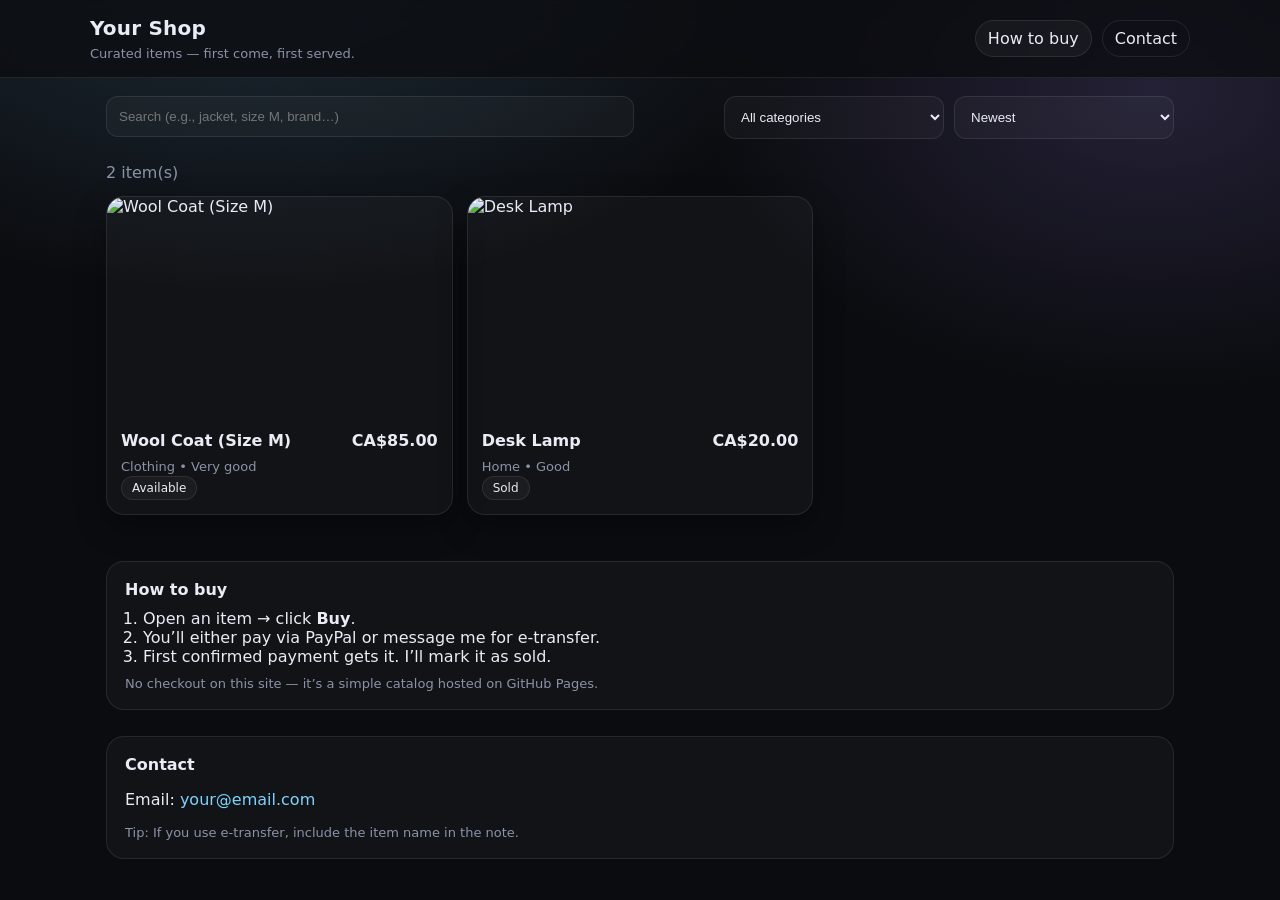
==== index.html @ 786f8b20 "Wrote a first version of my shop's website" ====
<!doctype html>
<html lang="en">
<head>
  <meta charset="utf-8" />
  <meta name="viewport" content="width=device-width, initial-scale=1" />
  <title>Your Shop</title>
  <meta name="description" content="A simple shop to sell my items." />
  <link rel="stylesheet" href="styles.css" />
</head>

<body>
  <header class="site-header">
    <div class="container header-inner">
      <div>
        <h1 class="brand">Your Shop</h1>
        <p class="tagline">Curated items — first come, first served.</p>
      </div>

      <div class="header-actions">
        <a class="pill" href="#how-to-buy">How to buy</a>
        <a class="pill pill-ghost" href="#contact">Contact</a>
      </div>
    </div>
  </header>

  <main class="container">
    <section class="controls" aria-label="Shop controls">
      <div class="search">
        <label class="sr-only" for="q">Search items</label>
        <input id="q" type="search" placeholder="Search (e.g., jacket, size M, brand…)" autocomplete="off" />
      </div>

      <div class="filters">
        <label class="sr-only" for="category">Category</label>
        <select id="category">
          <option value="all">All categories</option>
        </select>

        <label class="sr-only" for="sort">Sort</label>
        <select id="sort">
          <option value="newest">Newest</option>
          <option value="price-asc">Price: low → high</option>
          <option value="price-desc">Price: high → low</option>
        </select>
      </div>
    </section>

    <section>
      <div id="status" class="status" role="status" aria-live="polite"></div>
      <div id="grid" class="grid" aria-label="Items"></div>
    </section>

    <section id="how-to-buy" class="info-card">
      <h2>How to buy</h2>
      <ol>
        <li>Open an item → click <b>Buy</b>.</li>
        <li>You’ll either pay via PayPal or message me for e-transfer.</li>
        <li>First confirmed payment gets it. I’ll mark it as sold.</li>
      </ol>
      <p class="fineprint">
        No checkout on this site — it’s a simple catalog hosted on GitHub Pages.
      </p>
    </section>

    <section id="contact" class="info-card">
      <h2>Contact</h2>
      <p>
        Email:
        <a id="contactEmail" href="#">your@email.com</a>
      </p>
      <p class="fineprint">
        Tip: If you use e-transfer, include the item name in the note.
      </p>
    </section>
  </main>

  <!-- Modal -->
  <div id="modalBackdrop" class="modal-backdrop" hidden></div>
  <dialog id="modal" class="modal" aria-label="Item details">
    <button id="closeModal" class="icon-btn" aria-label="Close">✕</button>

    <div class="modal-body">
      <div class="modal-media">
        <img id="modalImg" alt="" />
        <div id="thumbs" class="thumbs" aria-label="More photos"></div>
      </div>

      <div class="modal-details">
        <div class="modal-top">
          <h3 id="modalTitle"></h3>
          <div class="price-row">
            <span id="modalPrice" class="price"></span>
            <span id="modalBadge" class="badge"></span>
          </div>
        </div>

        <p id="modalDesc" class="desc"></p>

        <dl class="meta">
          <div><dt>Category</dt><dd id="modalCategory"></dd></div>
          <div><dt>Condition</dt><dd id="modalCondition"></dd></div>
        </dl>

        <div class="cta">
          <a id="buyBtn" class="btn" target="_blank" rel="noreferrer">Buy</a>
          <a id="messageBtn" class="btn btn-ghost">Message</a>
        </div>

        <p class="fineprint">
          Shipping/pickup details are confirmed by message after payment.
        </p>
      </div>
    </div>
  </dialog>

  <script src="app.js"></script>
</body>
</html>
---- styles.css ----
:root{
  --bg:#0b0c10;
  --card:#12141b;
  --muted:#8b93a7;
  --text:#e9ecf5;
  --line:rgba(255,255,255,.09);
  --accent:#7dd3fc;
  --accent2:#a78bfa;
  --shadow: 0 12px 30px rgba(0,0,0,.35);
}

*{box-sizing:border-box}
html,body{height:100%}
body{
  margin:0;
  font-family: ui-sans-serif, system-ui, -apple-system, Segoe UI, Roboto, Arial;
  background: radial-gradient(1100px 700px at 20% -10%, rgba(125,211,252,.18), transparent 55%),
              radial-gradient(900px 600px at 90% 10%, rgba(167,139,250,.16), transparent 50%),
              var(--bg);
  color:var(--text);
}

a{color:var(--accent); text-decoration:none}
a:hover{text-decoration:underline}

.container{max-width:1100px; margin:0 auto; padding:0 16px}
.site-header{
  position:sticky; top:0; z-index:10;
  backdrop-filter: blur(10px);
  background: rgba(11,12,16,.75);
  border-bottom:1px solid var(--line);
}
.header-inner{
  display:flex; align-items:center; justify-content:space-between;
  padding:16px 0;
}
.brand{margin:0; font-size:20px; letter-spacing:.2px}
.tagline{margin:6px 0 0; color:var(--muted); font-size:13px}

.header-actions{display:flex; gap:10px}
.pill{
  padding:8px 12px;
  border:1px solid var(--line);
  border-radius:999px;
  color:var(--text);
  background: rgba(255,255,255,.04);
}
.pill:hover{background: rgba(255,255,255,.07); text-decoration:none}
.pill-ghost{background:transparent}

.controls{
  display:flex; gap:12px; flex-wrap:wrap;
  padding:18px 0;
}
.search{flex: 1 1 320px}
.filters{display:flex; gap:10px; flex: 1 1 320px; justify-content:flex-end}

input[type="search"], select{
  width:100%;
  padding:12px 12px;
  border-radius:12px;
  border:1px solid var(--line);
  background: rgba(255,255,255,.03);
  color:var(--text);
  outline:none;
}
select{max-width:220px}
input[type="search"]:focus, select:focus{
  border-color: rgba(125,211,252,.55);
  box-shadow: 0 0 0 4px rgba(125,211,252,.12);
}

.status{color:var(--muted); padding:6px 0 14px}

.grid{
  display:grid;
  grid-template-columns: repeat(12, 1fr);
  gap:14px;
  padding-bottom:28px;
}
.card{
  grid-column: span 12;
  background: rgba(255,255,255,.03);
  border:1px solid var(--line);
  border-radius:18px;
  overflow:hidden;
  box-shadow: var(--shadow);
  cursor:pointer;
  transition: transform .12s ease, border-color .12s ease, background .12s ease;
}
.card:hover{
  transform: translateY(-2px);
  border-color: rgba(255,255,255,.16);
  background: rgba(255,255,255,.05);
}
.card img{
  width:100%;
  height:220px;
  object-fit:cover;
  display:block;
}
.card-body{padding:14px}
.card-top{display:flex; align-items:flex-start; justify-content:space-between; gap:10px}
.card-title{margin:0; font-size:16px}
.card-meta{margin:8px 0 0; color:var(--muted); font-size:13px; line-height:1.35}
.price{font-weight:700; white-space:nowrap}
.badge{
  display:inline-block;
  padding:4px 10px;
  border-radius:999px;
  border:1px solid var(--line);
  color:var(--text);
  font-size:12px;
  background: rgba(255,255,255,.04);
}

@media (min-width: 680px){
  .card{grid-column: span 6}
}
@media (min-width: 980px){
  .card{grid-column: span 4}
}

.info-card{
  background: rgba(255,255,255,.03);
  border:1px solid var(--line);
  border-radius:18px;
  padding:18px;
  margin:18px 0 26px;
}
.info-card h2{margin:0 0 10px; font-size:16px}
.info-card ol{margin:0; padding-left:18px; color:var(--text)}
.fineprint{color:var(--muted); font-size:13px; margin:10px 0 0}

.sr-only{
  position:absolute; width:1px; height:1px; padding:0; margin:-1px; overflow:hidden; clip:rect(0,0,0,0); border:0;
}

/* Modal */
.modal-backdrop{
  position:fixed; inset:0; background:rgba(0,0,0,.55); z-index:20;
}
.modal{
  width:min(980px, calc(100vw - 24px));
  border:none;
  border-radius:22px;
  padding:0;
  background: rgba(18,20,27,.98);
  color:var(--text);
  box-shadow: 0 20px 60px rgba(0,0,0,.6);
}
.modal::backdrop{background:transparent}
.icon-btn{
  position:absolute; top:12px; right:12px;
  width:38px; height:38px;
  border-radius:12px;
  border:1px solid var(--line);
  background: rgba(255,255,255,.04);
  color:var(--text);
  cursor:pointer;
}
.modal-body{
  display:grid;
  grid-template-columns: 1fr;
}
.modal-media img{
  width:100%;
  max-height:520px;
  object-fit:cover;
  display:block;
}
.thumbs{
  display:flex; gap:10px; padding:10px;
  overflow:auto; border-top:1px solid var(--line);
}
.thumbs img{
  width:86px; height:64px; object-fit:cover;
  border-radius:12px; border:1px solid var(--line);
  cursor:pointer;
  opacity:.85;
}
.thumbs img:hover{opacity:1}
.modal-details{padding:16px}
.modal-top{display:flex; flex-direction:column; gap:8px}
.price-row{display:flex; align-items:center; gap:10px; flex-wrap:wrap}
.desc{color:var(--text); line-height:1.5}
.meta{
  display:grid; gap:10px;
  margin:14px 0;
}
.meta div{
  display:flex; justify-content:space-between;
  padding:10px 12px;
  border:1px solid var(--line);
  border-radius:14px;
  background: rgba(255,255,255,.03);
}
.meta dt{color:var(--muted)}
.meta dd{margin:0}

.cta{display:flex; gap:10px; flex-wrap:wrap; margin-top:10px}
.btn{
  display:inline-flex; align-items:center; justify-content:center;
  padding:12px 14px;
  border-radius:14px;
  border:1px solid rgba(125,211,252,.35);
  background: rgba(125,211,252,.12);
  color:var(--text);
  font-weight:700;
  min-width: 140px;
}
.btn:hover{text-decoration:none; background: rgba(125,211,252,.18)}
.btn-ghost{
  border-color: var(--line);
  background: rgba(255,255,255,.03);
}
.btn-ghost:hover{background: rgba(255,255,255,.06)}

@media (min-width: 900px){
  .modal-body{grid-template-columns: 1.12fr .88fr}
  .modal-details{padding:18px}
}
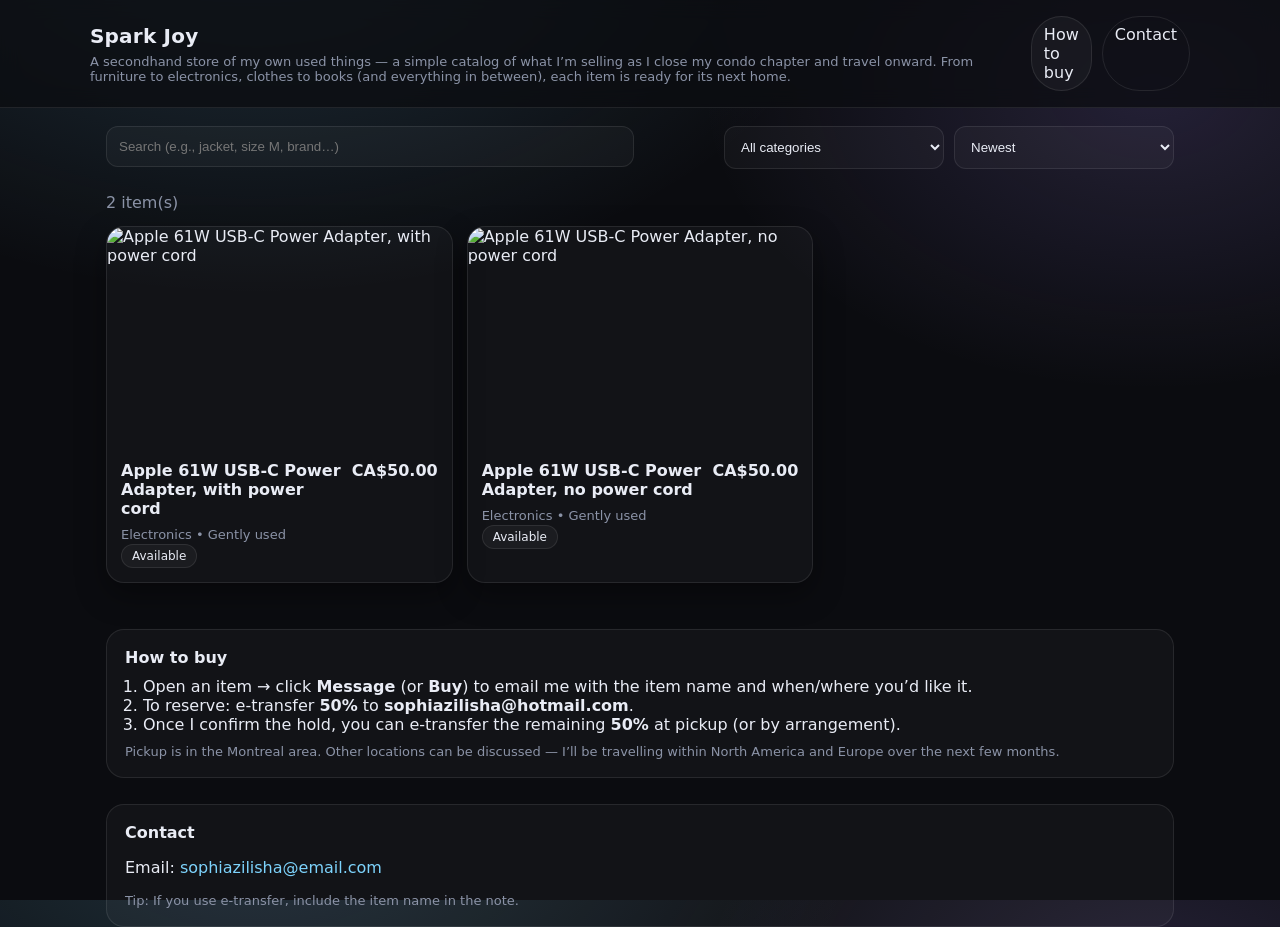
==== commit 6d39ca25: "Updated branding and buying instructions" ====
--- a/index.html
+++ b/index.html
@@ -12,8 +12,9 @@
   <header class="site-header">
     <div class="container header-inner">
       <div>
-        <h1 class="brand">Your Shop</h1>
-        <p class="tagline">Curated items — first come, first served.</p>
+        <h1 class="brand">Spark Joy</h1>
+        <p class="tagline"> A secondhand store of my own used things — a simple catalog of what I’m selling as I close my condo chapter and travel onward.
+  From furniture to electronics, clothes to books (and everything in between), each item is ready for its next home.</p>
       </div>
 
       <div class="header-actions">
@@ -50,17 +51,19 @@
       <div id="grid" class="grid" aria-label="Items"></div>
     </section>
 
+
     <section id="how-to-buy" class="info-card">
       <h2>How to buy</h2>
       <ol>
-        <li>Open an item → click <b>Buy</b>.</li>
-        <li>You’ll either pay via PayPal or message me for e-transfer.</li>
-        <li>First confirmed payment gets it. I’ll mark it as sold.</li>
+        <li>Open an item → click <b>Message</b> (or <b>Buy</b>) to email me with the item name and when/where you’d like it.</li>
+        <li>To reserve: e-transfer <b>50%</b> to <b>sophiazilisha@hotmail.com</b>.</li>
+        <li>Once I confirm the hold, you can e-transfer the remaining <b>50%</b> at pickup (or by arrangement).</li>
       </ol>
       <p class="fineprint">
-        No checkout on this site — it’s a simple catalog hosted on GitHub Pages.
+        Pickup is in the Montreal area. Other locations can be discussed — I’ll be travelling within North America and Europe over the next few months.
       </p>
     </section>
+
 
     <section id="contact" class="info-card">
       <h2>Contact</h2>
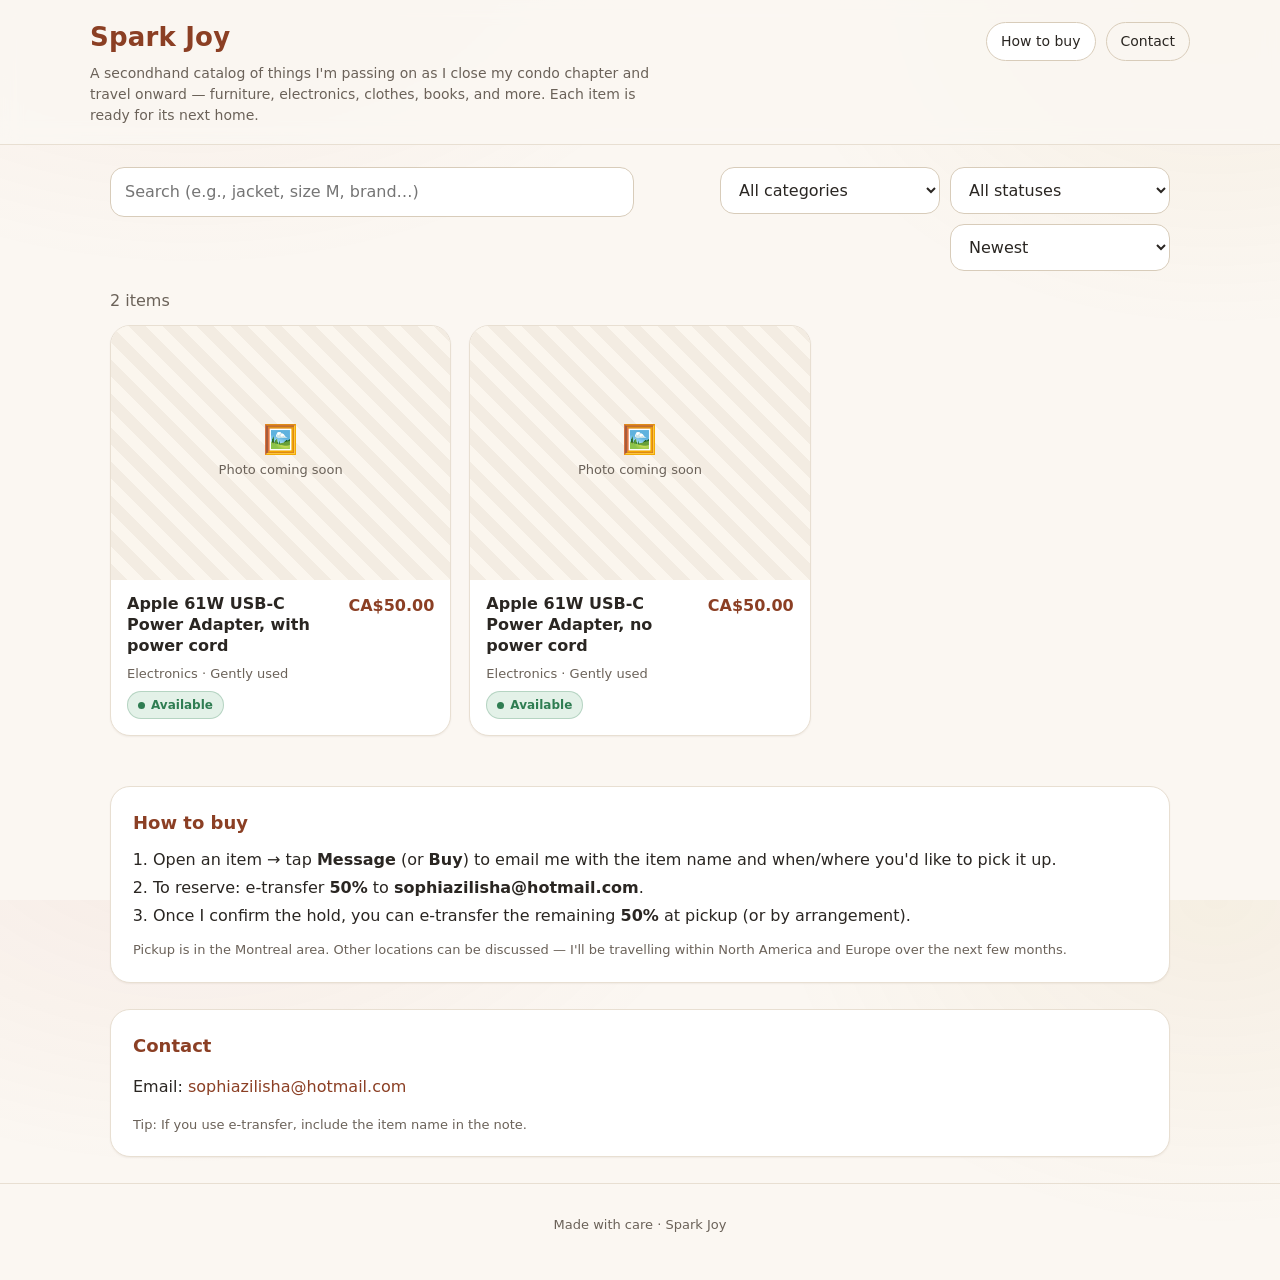
==== commit 281fc5e8: "Audit fixes: image fallback, status workflow, warmer UI, local admin helper - Public site   - Add re" ====
--- a/index.html
+++ b/index.html
@@ -3,18 +3,19 @@
 <head>
   <meta charset="utf-8" />
   <meta name="viewport" content="width=device-width, initial-scale=1" />
-  <title>Your Shop</title>
-  <meta name="description" content="A simple shop to sell my items." />
+  <title>Spark Joy — secondhand catalog</title>
+  <meta name="description" content="A simple catalog of my secondhand items, available as I close my condo chapter and travel onward." />
   <link rel="stylesheet" href="styles.css" />
 </head>
 
 <body>
   <header class="site-header">
     <div class="container header-inner">
-      <div>
+      <div class="brand-block">
         <h1 class="brand">Spark Joy</h1>
-        <p class="tagline"> A secondhand store of my own used things — a simple catalog of what I’m selling as I close my condo chapter and travel onward.
-  From furniture to electronics, clothes to books (and everything in between), each item is ready for its next home.</p>
+        <p class="tagline">
+          A secondhand catalog of things I'm passing on as I close my condo chapter and travel onward — furniture, electronics, clothes, books, and more. Each item is ready for its next home.
+        </p>
       </div>
 
       <div class="header-actions">
@@ -37,6 +38,14 @@
           <option value="all">All categories</option>
         </select>
 
+        <label class="sr-only" for="statusFilter">Status</label>
+        <select id="statusFilter">
+          <option value="all">All statuses</option>
+          <option value="available">Available</option>
+          <option value="reserved">Reserved</option>
+          <option value="sold">Sold</option>
+        </select>
+
         <label class="sr-only" for="sort">Sort</label>
         <select id="sort">
           <option value="newest">Newest</option>
@@ -47,29 +56,26 @@
     </section>
 
     <section>
-      <div id="status" class="status" role="status" aria-live="polite"></div>
+      <div id="status" class="status-line" role="status" aria-live="polite"></div>
       <div id="grid" class="grid" aria-label="Items"></div>
     </section>
-
 
     <section id="how-to-buy" class="info-card">
       <h2>How to buy</h2>
       <ol>
-        <li>Open an item → click <b>Message</b> (or <b>Buy</b>) to email me with the item name and when/where you’d like it.</li>
+        <li>Open an item → tap <b>Message</b> (or <b>Buy</b>) to email me with the item name and when/where you'd like to pick it up.</li>
         <li>To reserve: e-transfer <b>50%</b> to <b>sophiazilisha@hotmail.com</b>.</li>
         <li>Once I confirm the hold, you can e-transfer the remaining <b>50%</b> at pickup (or by arrangement).</li>
       </ol>
       <p class="fineprint">
-        Pickup is in the Montreal area. Other locations can be discussed — I’ll be travelling within North America and Europe over the next few months.
+        Pickup is in the Montreal area. Other locations can be discussed — I'll be travelling within North America and Europe over the next few months.
       </p>
     </section>
-
 
     <section id="contact" class="info-card">
       <h2>Contact</h2>
       <p>
-        Email:
-        <a id="contactEmail" href="#">your@email.com</a>
+        Email: <a id="contactEmail" href="#">your@email.com</a>
       </p>
       <p class="fineprint">
         Tip: If you use e-transfer, include the item name in the note.
@@ -77,13 +83,19 @@
     </section>
   </main>
 
+  <footer class="site-footer">
+    <div class="container">
+      <p>Made with care · Spark Joy</p>
+    </div>
+  </footer>
+
   <!-- Modal -->
   <div id="modalBackdrop" class="modal-backdrop" hidden></div>
   <dialog id="modal" class="modal" aria-label="Item details">
     <button id="closeModal" class="icon-btn" aria-label="Close">✕</button>
 
     <div class="modal-body">
-      <div class="modal-media">
+      <div class="modal-media" id="modalMedia">
         <img id="modalImg" alt="" />
         <div id="thumbs" class="thumbs" aria-label="More photos"></div>
       </div>
--- a/styles.css
+++ b/styles.css
@@ -1,222 +1,457 @@
+/* ---------- Theme tokens ---------- */
 :root{
-  --bg:#0b0c10;
-  --card:#12141b;
-  --muted:#8b93a7;
-  --text:#e9ecf5;
-  --line:rgba(255,255,255,.09);
-  --accent:#7dd3fc;
-  --accent2:#a78bfa;
-  --shadow: 0 12px 30px rgba(0,0,0,.35);
-}
-
+  /* Warm, soft, paper-like palette */
+  --bg:            #fbf7f2;
+  --bg-soft:       #f3ece2;
+  --surface:       #ffffff;
+  --surface-2:     #fbf6ee;
+  --text:          #2a2622;
+  --text-muted:    #6b6259;
+  --line:          #e8dfd2;
+  --line-strong:   #d8ccba;
+
+  --accent:        #c2613f;   /* terracotta */
+  --accent-ink:    #8b3f24;
+  --accent-soft:   #f5dccf;
+
+  --available:     #2f7d52;
+  --available-bg:  #e3f1e8;
+  --reserved:      #b07d12;
+  --reserved-bg:   #fbeed1;
+  --sold:          #a0392a;
+  --sold-bg:       #f3dcd6;
+
+  --shadow-sm: 0 1px 2px rgba(60, 40, 20, .06);
+  --shadow-md: 0 8px 24px rgba(80, 55, 30, .08);
+  --shadow-lg: 0 24px 60px rgba(60, 40, 20, .18);
+
+  --radius-sm: 10px;
+  --radius-md: 14px;
+  --radius-lg: 20px;
+}
+
+/* ---------- Reset / base ---------- */
 *{box-sizing:border-box}
 html,body{height:100%}
 body{
   margin:0;
-  font-family: ui-sans-serif, system-ui, -apple-system, Segoe UI, Roboto, Arial;
-  background: radial-gradient(1100px 700px at 20% -10%, rgba(125,211,252,.18), transparent 55%),
-              radial-gradient(900px 600px at 90% 10%, rgba(167,139,250,.16), transparent 50%),
-              var(--bg);
-  color:var(--text);
-}
-
-a{color:var(--accent); text-decoration:none}
-a:hover{text-decoration:underline}
-
-.container{max-width:1100px; margin:0 auto; padding:0 16px}
+  font-family: ui-sans-serif, system-ui, -apple-system, "Segoe UI", Roboto, "Helvetica Neue", Arial, sans-serif;
+  font-size: 16px;
+  line-height: 1.5;
+  color: var(--text);
+  background:
+    radial-gradient(900px 600px at 15% -10%, rgba(194, 97, 63, .08), transparent 60%),
+    radial-gradient(800px 600px at 95% 0%, rgba(176, 125, 18, .07), transparent 55%),
+    var(--bg);
+  -webkit-font-smoothing: antialiased;
+  text-rendering: optimizeLegibility;
+}
+
+a{ color: var(--accent-ink); text-decoration: none }
+a:hover{ text-decoration: underline }
+
+img{ max-width:100%; display:block }
+
+.container{ max-width: 1100px; margin: 0 auto; padding: 0 20px }
+
+/* ---------- Header ---------- */
 .site-header{
-  position:sticky; top:0; z-index:10;
+  position: sticky; top: 0; z-index: 10;
+  background: rgba(251, 247, 242, .85);
   backdrop-filter: blur(10px);
-  background: rgba(11,12,16,.75);
-  border-bottom:1px solid var(--line);
+  border-bottom: 1px solid var(--line);
 }
 .header-inner{
-  display:flex; align-items:center; justify-content:space-between;
-  padding:16px 0;
-}
-.brand{margin:0; font-size:20px; letter-spacing:.2px}
-.tagline{margin:6px 0 0; color:var(--muted); font-size:13px}
-
-.header-actions{display:flex; gap:10px}
+  display:flex; align-items:flex-start; justify-content:space-between;
+  gap: 16px;
+  padding: 18px 0;
+}
+.brand-block{ min-width: 0; flex: 1 1 auto }
+.brand{
+  margin: 0;
+  font-size: 26px;
+  letter-spacing: .2px;
+  color: var(--accent-ink);
+  font-weight: 700;
+}
+.tagline{
+  margin: 6px 0 0;
+  color: var(--text-muted);
+  font-size: 14px;
+  max-width: 64ch;
+}
+
+.header-actions{ display:flex; gap: 10px; flex-shrink: 0; padding-top: 4px }
 .pill{
-  padding:8px 12px;
-  border:1px solid var(--line);
-  border-radius:999px;
-  color:var(--text);
-  background: rgba(255,255,255,.04);
-}
-.pill:hover{background: rgba(255,255,255,.07); text-decoration:none}
-.pill-ghost{background:transparent}
-
+  padding: 8px 14px;
+  border: 1px solid var(--line-strong);
+  border-radius: 999px;
+  color: var(--text);
+  background: var(--surface);
+  font-size: 14px;
+  transition: background .12s ease, border-color .12s ease;
+}
+.pill:hover{ background: var(--surface-2); text-decoration: none; border-color: var(--accent) }
+.pill-ghost{ background: transparent }
+
+/* ---------- Controls ---------- */
 .controls{
-  display:flex; gap:12px; flex-wrap:wrap;
-  padding:18px 0;
-}
-.search{flex: 1 1 320px}
-.filters{display:flex; gap:10px; flex: 1 1 320px; justify-content:flex-end}
-
-input[type="search"], select{
-  width:100%;
-  padding:12px 12px;
-  border-radius:12px;
-  border:1px solid var(--line);
-  background: rgba(255,255,255,.03);
-  color:var(--text);
-  outline:none;
-}
-select{max-width:220px}
-input[type="search"]:focus, select:focus{
-  border-color: rgba(125,211,252,.55);
-  box-shadow: 0 0 0 4px rgba(125,211,252,.12);
-}
-
-.status{color:var(--muted); padding:6px 0 14px}
-
+  display: flex; gap: 12px; flex-wrap: wrap;
+  padding: 22px 0 6px;
+}
+.search{ flex: 1 1 320px }
+.filters{ display:flex; gap: 10px; flex: 1 1 320px; justify-content: flex-end; flex-wrap: wrap }
+
+input[type="search"], select, input[type="text"], input[type="number"], input[type="url"], input[type="date"], textarea{
+  width: 100%;
+  padding: 12px 14px;
+  border-radius: var(--radius-md);
+  border: 1px solid var(--line-strong);
+  background: var(--surface);
+  color: var(--text);
+  font: inherit;
+  outline: none;
+  transition: border-color .12s ease, box-shadow .12s ease;
+}
+select{ max-width: 220px; cursor: pointer }
+input[type="search"]:focus,
+select:focus,
+input[type="text"]:focus,
+input[type="number"]:focus,
+input[type="url"]:focus,
+input[type="date"]:focus,
+textarea:focus{
+  border-color: var(--accent);
+  box-shadow: 0 0 0 4px rgba(194, 97, 63, .14);
+}
+
+.status-line{ color: var(--text-muted); padding: 12px 0 }
+
+/* ---------- Grid & cards ---------- */
 .grid{
-  display:grid;
+  display: grid;
   grid-template-columns: repeat(12, 1fr);
-  gap:14px;
-  padding-bottom:28px;
+  gap: 18px;
+  padding-bottom: 32px;
 }
 .card{
   grid-column: span 12;
-  background: rgba(255,255,255,.03);
-  border:1px solid var(--line);
-  border-radius:18px;
-  overflow:hidden;
-  box-shadow: var(--shadow);
-  cursor:pointer;
-  transition: transform .12s ease, border-color .12s ease, background .12s ease;
-}
-.card:hover{
-  transform: translateY(-2px);
-  border-color: rgba(255,255,255,.16);
-  background: rgba(255,255,255,.05);
-}
-.card img{
-  width:100%;
-  height:220px;
-  object-fit:cover;
-  display:block;
-}
-.card-body{padding:14px}
-.card-top{display:flex; align-items:flex-start; justify-content:space-between; gap:10px}
-.card-title{margin:0; font-size:16px}
-.card-meta{margin:8px 0 0; color:var(--muted); font-size:13px; line-height:1.35}
-.price{font-weight:700; white-space:nowrap}
+  background: var(--surface);
+  border: 1px solid var(--line);
+  border-radius: var(--radius-lg);
+  overflow: hidden;
+  box-shadow: var(--shadow-sm);
+  cursor: pointer;
+  transition: transform .14s ease, box-shadow .14s ease, border-color .14s ease;
+  display: flex; flex-direction: column;
+  position: relative;
+}
+.card:hover, .card:focus-visible{
+  transform: translateY(-3px);
+  box-shadow: var(--shadow-md);
+  border-color: var(--line-strong);
+  outline: none;
+}
+
+.card-media{
+  position: relative;
+  aspect-ratio: 4 / 3;
+  background: var(--bg-soft);
+  overflow: hidden;
+}
+.card-media img{
+  width: 100%; height: 100%;
+  object-fit: cover;
+}
+.card-media .img-fallback{
+  position: absolute; inset: 0;
+  display: flex; flex-direction: column; align-items: center; justify-content: center;
+  gap: 6px;
+  color: var(--text-muted);
+  background:
+    repeating-linear-gradient(45deg, var(--bg-soft) 0 12px, var(--surface-2) 12px 24px);
+  font-size: 13px;
+  text-align: center;
+  padding: 12px;
+}
+.card-media .img-fallback .icon{ font-size: 28px; line-height: 1 }
+
+.card-body{
+  padding: 14px 16px 16px;
+  display: flex; flex-direction: column; gap: 8px;
+  flex: 1;
+}
+.card-top{
+  display: flex; align-items: flex-start; justify-content: space-between; gap: 10px;
+}
+.card-title{
+  margin: 0;
+  font-size: 16px;
+  font-weight: 600;
+  line-height: 1.3;
+  color: var(--text);
+}
+.card-meta{
+  margin: 0;
+  color: var(--text-muted);
+  font-size: 13px;
+  line-height: 1.4;
+}
+.price{
+  font-weight: 700;
+  white-space: nowrap;
+  color: var(--accent-ink);
+  font-size: 16px;
+}
+
+/* Status badges (cards + modal) */
 .badge{
-  display:inline-block;
-  padding:4px 10px;
-  border-radius:999px;
-  border:1px solid var(--line);
-  color:var(--text);
-  font-size:12px;
-  background: rgba(255,255,255,.04);
-}
+  display: inline-flex;
+  align-items: center;
+  gap: 6px;
+  padding: 4px 10px;
+  border-radius: 999px;
+  font-size: 12px;
+  font-weight: 600;
+  border: 1px solid transparent;
+  width: fit-content;
+}
+.badge::before{
+  content: "";
+  width: 7px; height: 7px;
+  border-radius: 50%;
+  background: currentColor;
+}
+.badge-available{ color: var(--available); background: var(--available-bg); border-color: rgba(47,125,82,.25) }
+.badge-reserved { color: var(--reserved);  background: var(--reserved-bg);  border-color: rgba(176,125,18,.3) }
+.badge-sold     { color: var(--sold);      background: var(--sold-bg);      border-color: rgba(160,57,42,.3) }
+
+/* Sold / reserved card visual treatment */
+.card.is-sold .card-media img,
+.card.is-sold .card-media .img-fallback{
+  filter: grayscale(.85) opacity(.55);
+}
+.card.is-sold .card-title{ text-decoration: line-through; text-decoration-color: rgba(0,0,0,.25) }
+.card.is-sold .price{ color: var(--text-muted) }
+
+.card.is-reserved .card-media::after{
+  content: "";
+  position: absolute; inset: 0;
+  background: rgba(176,125,18,.08);
+  pointer-events: none;
+}
+
+/* Sold/reserved corner ribbon for instant scanning */
+.ribbon{
+  position: absolute;
+  top: 12px; left: 12px;
+  z-index: 1;
+  font-size: 11px;
+  font-weight: 700;
+  letter-spacing: .04em;
+  text-transform: uppercase;
+  padding: 5px 10px;
+  border-radius: 999px;
+  box-shadow: var(--shadow-sm);
+}
+.ribbon-sold    { background: var(--sold);     color: #fff }
+.ribbon-reserved{ background: var(--reserved); color: #fff }
 
 @media (min-width: 680px){
-  .card{grid-column: span 6}
+  .card{ grid-column: span 6 }
 }
 @media (min-width: 980px){
-  .card{grid-column: span 4}
-}
-
+  .card{ grid-column: span 4 }
+}
+
+/* ---------- Empty state ---------- */
+.empty-state{
+  grid-column: 1 / -1;
+  text-align: center;
+  padding: 56px 20px;
+  color: var(--text-muted);
+  background: var(--surface);
+  border: 1px dashed var(--line-strong);
+  border-radius: var(--radius-lg);
+}
+.empty-state .icon{ font-size: 36px; margin-bottom: 10px }
+.empty-state h2{ margin: 0 0 6px; font-size: 18px; color: var(--text) }
+.empty-state p{ margin: 0 }
+
+/* ---------- Info cards ---------- */
 .info-card{
-  background: rgba(255,255,255,.03);
-  border:1px solid var(--line);
-  border-radius:18px;
-  padding:18px;
-  margin:18px 0 26px;
-}
-.info-card h2{margin:0 0 10px; font-size:16px}
-.info-card ol{margin:0; padding-left:18px; color:var(--text)}
-.fineprint{color:var(--muted); font-size:13px; margin:10px 0 0}
-
+  background: var(--surface);
+  border: 1px solid var(--line);
+  border-radius: var(--radius-lg);
+  padding: 22px;
+  margin: 18px 0 26px;
+  box-shadow: var(--shadow-sm);
+}
+.info-card h2{ margin: 0 0 12px; font-size: 18px; color: var(--accent-ink) }
+.info-card ol, .info-card ul{ margin: 0; padding-left: 20px; color: var(--text) }
+.info-card li{ margin: 4px 0 }
+.fineprint{ color: var(--text-muted); font-size: 13px; margin: 12px 0 0 }
+
+/* ---------- Footer ---------- */
+.site-footer{
+  text-align: center;
+  color: var(--text-muted);
+  font-size: 13px;
+  padding: 18px 0 32px;
+  border-top: 1px solid var(--line);
+  margin-top: 12px;
+}
+
+/* ---------- Accessibility helpers ---------- */
 .sr-only{
-  position:absolute; width:1px; height:1px; padding:0; margin:-1px; overflow:hidden; clip:rect(0,0,0,0); border:0;
-}
-
-/* Modal */
+  position: absolute; width: 1px; height: 1px; padding: 0; margin: -1px;
+  overflow: hidden; clip: rect(0,0,0,0); border: 0;
+}
+
+/* ---------- Modal ---------- */
 .modal-backdrop{
-  position:fixed; inset:0; background:rgba(0,0,0,.55); z-index:20;
+  position: fixed; inset: 0;
+  background: rgba(40, 25, 15, .55);
+  z-index: 20;
 }
 .modal{
-  width:min(980px, calc(100vw - 24px));
-  border:none;
-  border-radius:22px;
-  padding:0;
-  background: rgba(18,20,27,.98);
-  color:var(--text);
-  box-shadow: 0 20px 60px rgba(0,0,0,.6);
-}
-.modal::backdrop{background:transparent}
+  width: min(980px, calc(100vw - 24px));
+  max-height: calc(100vh - 24px);
+  overflow: auto;
+  border: none;
+  border-radius: var(--radius-lg);
+  padding: 0;
+  background: var(--surface);
+  color: var(--text);
+  box-shadow: var(--shadow-lg);
+}
+.modal::backdrop{ background: transparent }
+
 .icon-btn{
-  position:absolute; top:12px; right:12px;
-  width:38px; height:38px;
-  border-radius:12px;
-  border:1px solid var(--line);
-  background: rgba(255,255,255,.04);
-  color:var(--text);
-  cursor:pointer;
-}
+  position: absolute; top: 14px; right: 14px;
+  width: 40px; height: 40px;
+  border-radius: 999px;
+  border: 1px solid var(--line-strong);
+  background: rgba(255,255,255,.95);
+  color: var(--text);
+  cursor: pointer;
+  font-size: 18px;
+  font-weight: 600;
+  display: inline-flex; align-items: center; justify-content: center;
+  box-shadow: var(--shadow-sm);
+  transition: background .12s ease, border-color .12s ease;
+  z-index: 2;
+}
+.icon-btn:hover{ background: var(--surface-2); border-color: var(--accent) }
+.icon-btn:focus-visible{ outline: 3px solid rgba(194,97,63,.35); outline-offset: 2px }
+
 .modal-body{
-  display:grid;
+  display: grid;
   grid-template-columns: 1fr;
 }
+.modal-media{
+  position: relative;
+  background: var(--bg-soft);
+}
 .modal-media img{
-  width:100%;
-  max-height:520px;
-  object-fit:cover;
-  display:block;
-}
+  width: 100%;
+  max-height: 520px;
+  object-fit: cover;
+}
+.modal-media .img-fallback{
+  position: relative;
+  height: 320px;
+  display: flex; flex-direction: column; align-items: center; justify-content: center;
+  gap: 8px;
+  color: var(--text-muted);
+  background:
+    repeating-linear-gradient(45deg, var(--bg-soft) 0 14px, var(--surface-2) 14px 28px);
+}
+.modal-media .img-fallback .icon{ font-size: 36px }
+
 .thumbs{
-  display:flex; gap:10px; padding:10px;
-  overflow:auto; border-top:1px solid var(--line);
+  display: flex; gap: 10px; padding: 12px;
+  overflow-x: auto;
+  border-top: 1px solid var(--line);
+  background: var(--surface-2);
 }
 .thumbs img{
-  width:86px; height:64px; object-fit:cover;
-  border-radius:12px; border:1px solid var(--line);
-  cursor:pointer;
-  opacity:.85;
-}
-.thumbs img:hover{opacity:1}
-.modal-details{padding:16px}
-.modal-top{display:flex; flex-direction:column; gap:8px}
-.price-row{display:flex; align-items:center; gap:10px; flex-wrap:wrap}
-.desc{color:var(--text); line-height:1.5}
+  width: 90px; height: 68px;
+  object-fit: cover;
+  border-radius: var(--radius-sm);
+  border: 1px solid var(--line);
+  cursor: pointer;
+  opacity: .85;
+  transition: opacity .12s ease, border-color .12s ease;
+  flex-shrink: 0;
+}
+.thumbs img:hover, .thumbs img.is-active{
+  opacity: 1;
+  border-color: var(--accent);
+}
+
+.modal-details{ padding: 22px }
+.modal-top{ display: flex; flex-direction: column; gap: 10px }
+.modal-top h3{ margin: 0; font-size: 22px; line-height: 1.25; color: var(--text) }
+.price-row{ display: flex; align-items: center; gap: 12px; flex-wrap: wrap }
+.price-row .price{ font-size: 22px }
+
+.desc{ color: var(--text); line-height: 1.6; margin: 14px 0 0 }
+
 .meta{
-  display:grid; gap:10px;
-  margin:14px 0;
+  display: grid; gap: 8px;
+  margin: 18px 0;
 }
 .meta div{
-  display:flex; justify-content:space-between;
-  padding:10px 12px;
-  border:1px solid var(--line);
-  border-radius:14px;
-  background: rgba(255,255,255,.03);
-}
-.meta dt{color:var(--muted)}
-.meta dd{margin:0}
-
-.cta{display:flex; gap:10px; flex-wrap:wrap; margin-top:10px}
+  display: flex; justify-content: space-between; align-items: center;
+  gap: 12px;
+  padding: 10px 14px;
+  border: 1px solid var(--line);
+  border-radius: var(--radius-md);
+  background: var(--surface-2);
+}
+.meta dt{ color: var(--text-muted); font-size: 13px }
+.meta dd{ margin: 0; font-weight: 600; text-align: right }
+
+.cta{ display: flex; gap: 10px; flex-wrap: wrap; margin-top: 14px }
 .btn{
-  display:inline-flex; align-items:center; justify-content:center;
-  padding:12px 14px;
-  border-radius:14px;
-  border:1px solid rgba(125,211,252,.35);
-  background: rgba(125,211,252,.12);
-  color:var(--text);
-  font-weight:700;
+  display: inline-flex; align-items: center; justify-content: center;
+  padding: 12px 18px;
+  border-radius: var(--radius-md);
+  border: 1px solid var(--accent);
+  background: var(--accent);
+  color: #fff;
+  font-weight: 600;
   min-width: 140px;
-}
-.btn:hover{text-decoration:none; background: rgba(125,211,252,.18)}
+  cursor: pointer;
+  transition: background .12s ease, border-color .12s ease, opacity .12s ease;
+}
+.btn:hover{ background: var(--accent-ink); border-color: var(--accent-ink); text-decoration: none }
+.btn:focus-visible{ outline: 3px solid rgba(194,97,63,.35); outline-offset: 2px }
 .btn-ghost{
-  border-color: var(--line);
-  background: rgba(255,255,255,.03);
-}
-.btn-ghost:hover{background: rgba(255,255,255,.06)}
+  background: var(--surface);
+  color: var(--accent-ink);
+  border-color: var(--line-strong);
+}
+.btn-ghost:hover{ background: var(--surface-2); color: var(--accent-ink); border-color: var(--accent) }
+.btn[aria-disabled="true"]{
+  opacity: .55;
+  cursor: not-allowed;
+  pointer-events: none;
+}
 
 @media (min-width: 900px){
-  .modal-body{grid-template-columns: 1.12fr .88fr}
-  .modal-details{padding:18px}
-}
+  .modal-body{ grid-template-columns: 1.1fr .9fr }
+  .modal-details{ padding: 26px }
+  .modal-media .img-fallback{ height: 100%; min-height: 380px }
+}
+
+/* ---------- Mobile tweaks ---------- */
+@media (max-width: 600px){
+  .header-inner{ flex-direction: column; align-items: flex-start }
+  .header-actions{ width: 100% }
+  .pill{ flex: 1; text-align: center }
+  .filters{ justify-content: flex-start }
+  select{ max-width: 100% }
+  .brand{ font-size: 22px }
+}
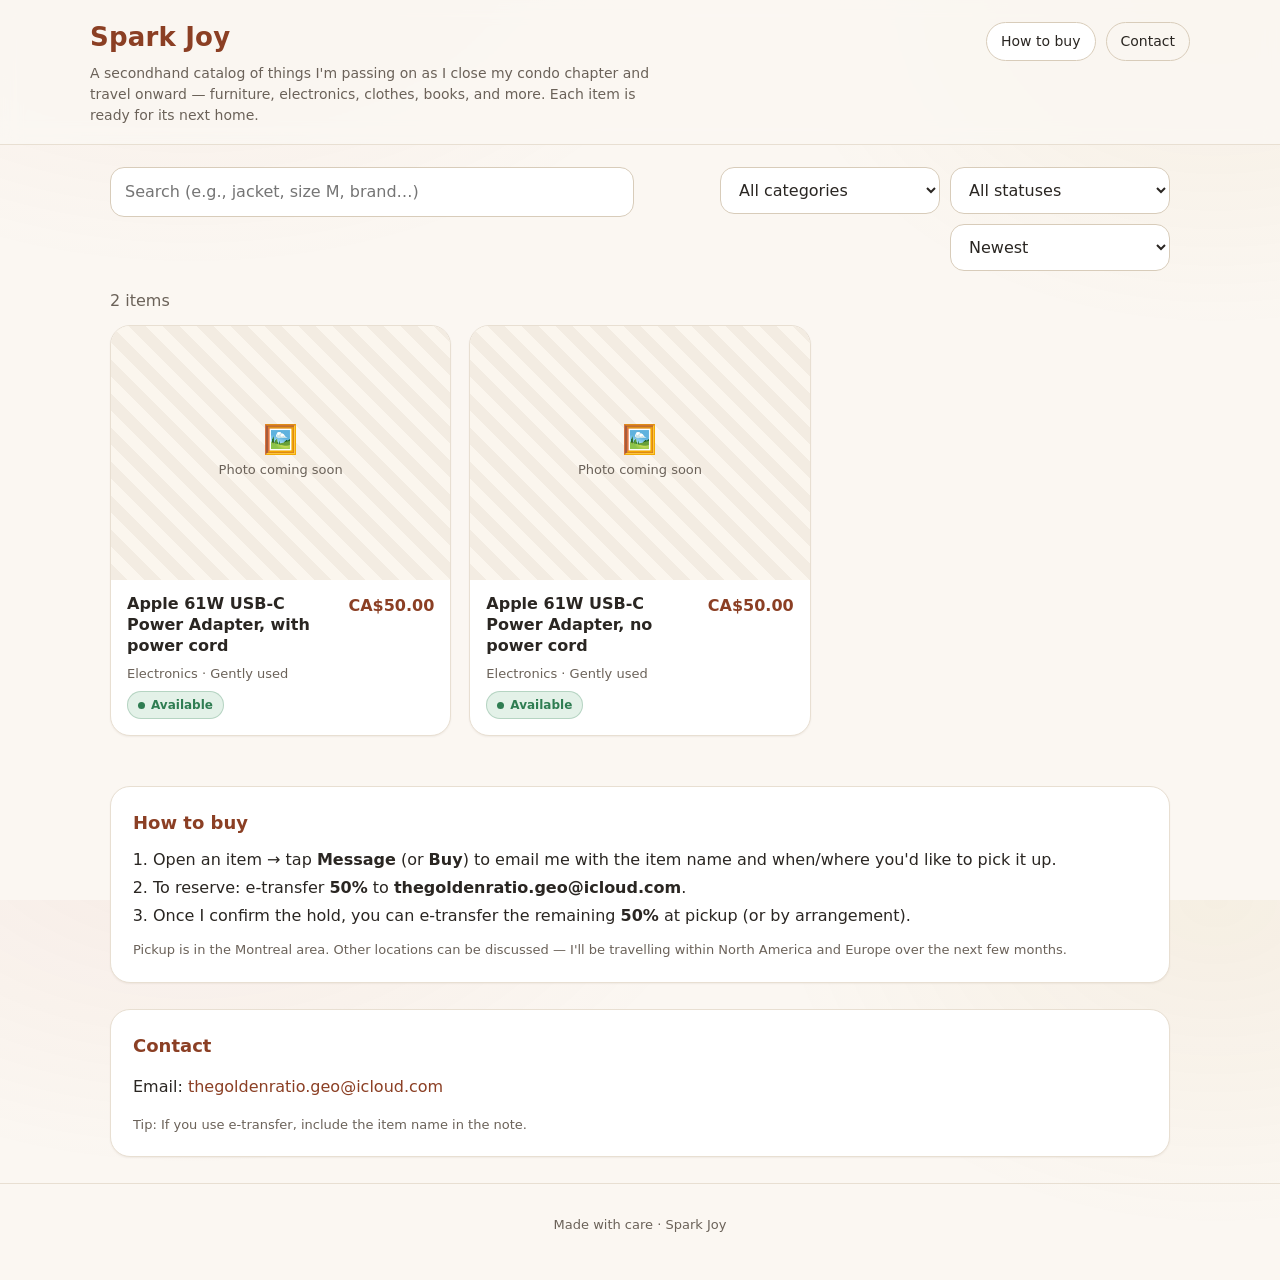
==== commit 2a2c85a9: "Set contact email to thegoldenratio.geo@icloud.com One canonical email across CONTACT_EMAIL in app.j" ====
--- a/index.html
+++ b/index.html
@@ -64,7 +64,7 @@
       <h2>How to buy</h2>
       <ol>
         <li>Open an item → tap <b>Message</b> (or <b>Buy</b>) to email me with the item name and when/where you'd like to pick it up.</li>
-        <li>To reserve: e-transfer <b>50%</b> to <b>sophiazilisha@hotmail.com</b>.</li>
+        <li>To reserve: e-transfer <b>50%</b> to <b>thegoldenratio.geo@icloud.com</b>.</li>
         <li>Once I confirm the hold, you can e-transfer the remaining <b>50%</b> at pickup (or by arrangement).</li>
       </ol>
       <p class="fineprint">
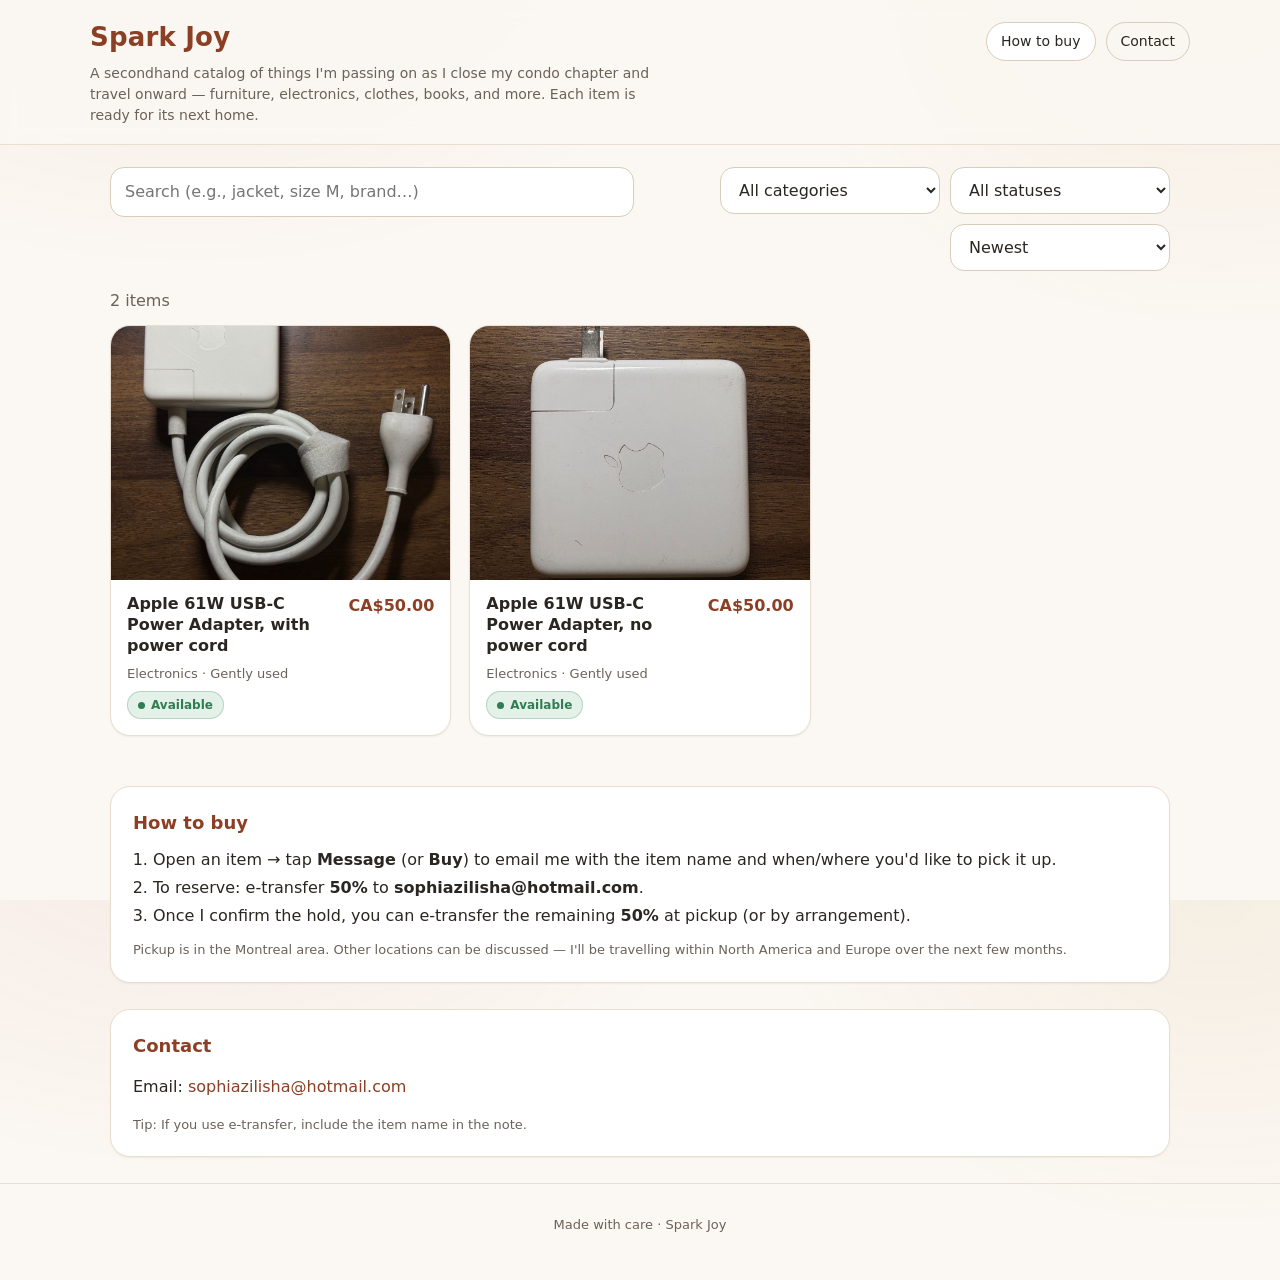
==== commit cfbaef33: "Revert contact email to sophiazilisha@hotmail.com" ====
--- a/index.html
+++ b/index.html
@@ -64,7 +64,7 @@
       <h2>How to buy</h2>
       <ol>
         <li>Open an item → tap <b>Message</b> (or <b>Buy</b>) to email me with the item name and when/where you'd like to pick it up.</li>
-        <li>To reserve: e-transfer <b>50%</b> to <b>thegoldenratio.geo@icloud.com</b>.</li>
+        <li>To reserve: e-transfer <b>50%</b> to <b>sophiazilisha@hotmail.com</b>.</li>
         <li>Once I confirm the hold, you can e-transfer the remaining <b>50%</b> at pickup (or by arrangement).</li>
       </ol>
       <p class="fineprint">
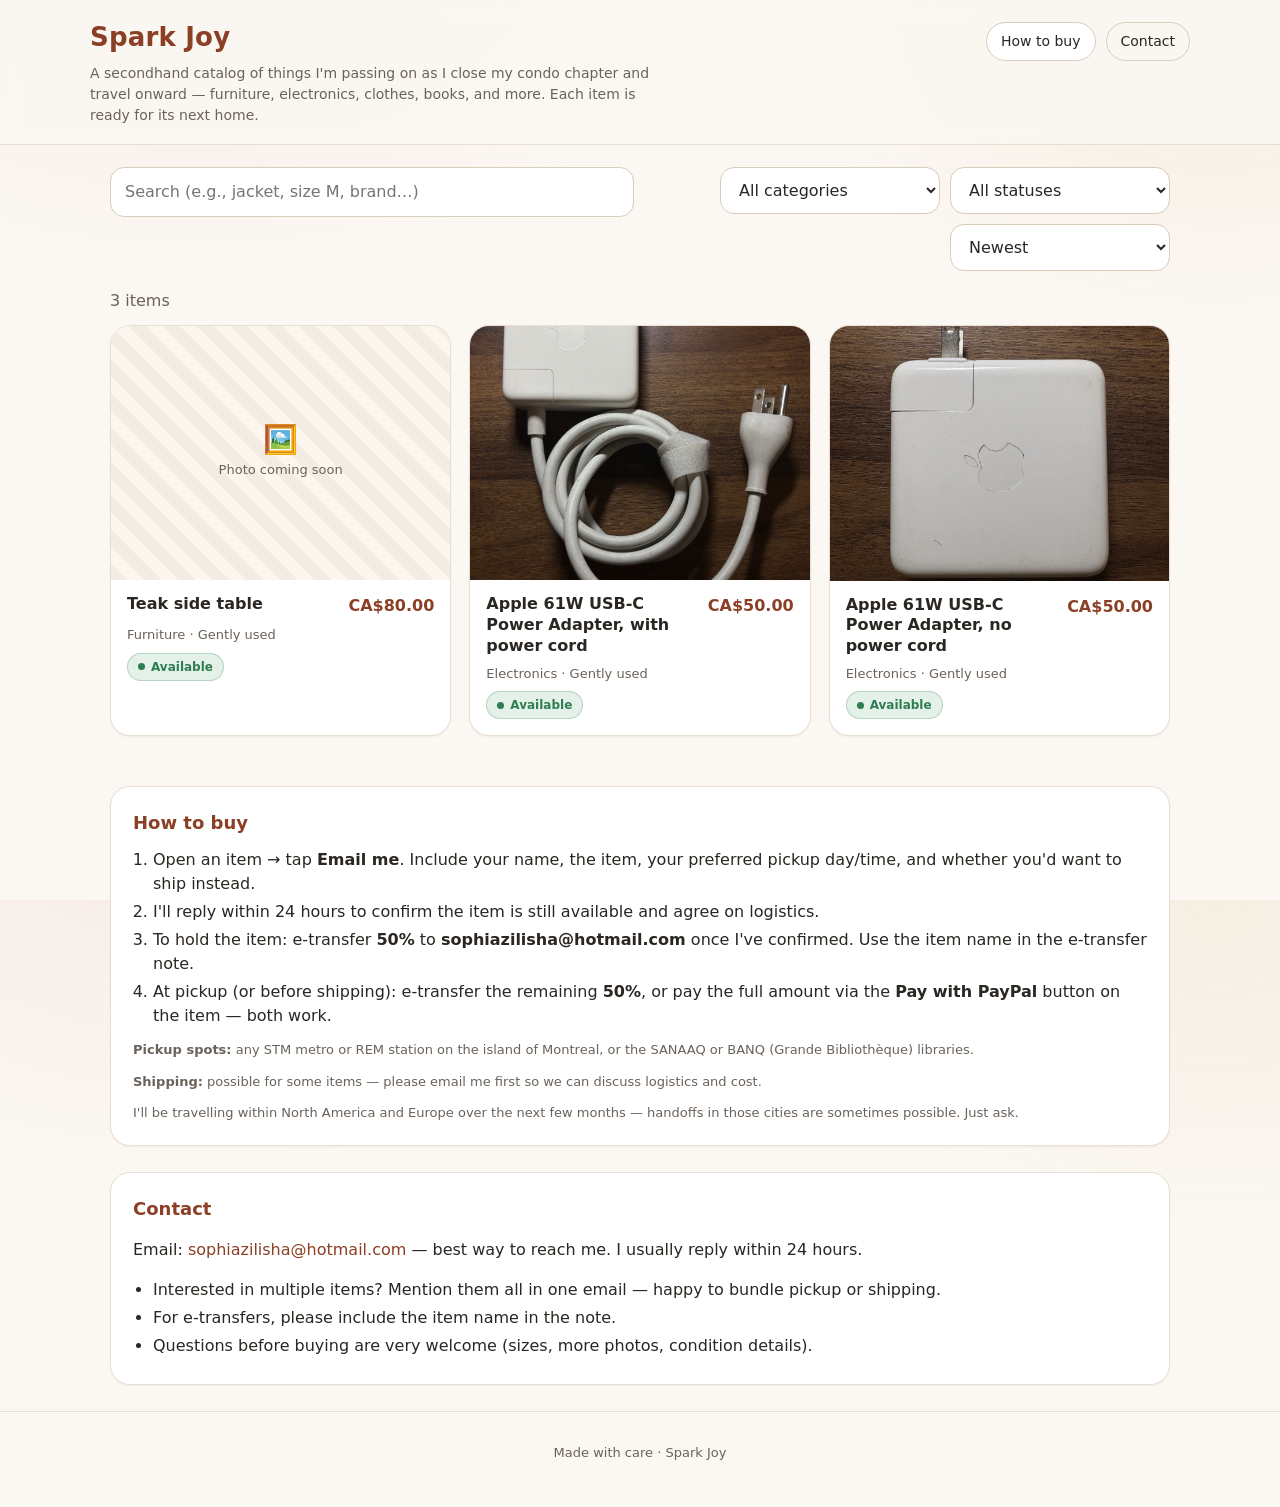
==== commit 7af39035: "Clarify buy/contact workflow: rename buttons, rewrite copy, refine flow How to buy - Step 1 sends an" ====
--- a/index.html
+++ b/index.html
@@ -63,23 +63,32 @@
     <section id="how-to-buy" class="info-card">
       <h2>How to buy</h2>
       <ol>
-        <li>Open an item → tap <b>Message</b> (or <b>Buy</b>) to email me with the item name and when/where you'd like to pick it up.</li>
-        <li>To reserve: e-transfer <b>50%</b> to <b>sophiazilisha@hotmail.com</b>.</li>
-        <li>Once I confirm the hold, you can e-transfer the remaining <b>50%</b> at pickup (or by arrangement).</li>
+        <li>Open an item → tap <b>Email me</b>. Include your name, the item, your preferred pickup day/time, and whether you'd want to ship instead.</li>
+        <li>I'll reply within 24 hours to confirm the item is still available and agree on logistics.</li>
+        <li>To hold the item: e-transfer <b>50%</b> to <b>sophiazilisha@hotmail.com</b> once I've confirmed. Use the item name in the e-transfer note.</li>
+        <li>At pickup (or before shipping): e-transfer the remaining <b>50%</b>, or pay the full amount via the <b>Pay with PayPal</b> button on the item — both work.</li>
       </ol>
       <p class="fineprint">
-        Pickup is in the Montreal area. Other locations can be discussed — I'll be travelling within North America and Europe over the next few months.
+        <b>Pickup spots:</b> any STM metro or REM station on the island of Montreal, or the SANAAQ or BANQ (Grande Bibliothèque) libraries.
+      </p>
+      <p class="fineprint">
+        <b>Shipping:</b> possible for some items — please email me first so we can discuss logistics and cost.
+      </p>
+      <p class="fineprint">
+        I'll be travelling within North America and Europe over the next few months — handoffs in those cities are sometimes possible. Just ask.
       </p>
     </section>
 
     <section id="contact" class="info-card">
       <h2>Contact</h2>
       <p>
-        Email: <a id="contactEmail" href="#">your@email.com</a>
+        Email: <a id="contactEmail" href="#">your@email.com</a> — best way to reach me. I usually reply within 24 hours.
       </p>
-      <p class="fineprint">
-        Tip: If you use e-transfer, include the item name in the note.
-      </p>
+      <ul>
+        <li>Interested in multiple items? Mention them all in one email — happy to bundle pickup or shipping.</li>
+        <li>For e-transfers, please include the item name in the note.</li>
+        <li>Questions before buying are very welcome (sizes, more photos, condition details).</li>
+      </ul>
     </section>
   </main>
 
@@ -117,8 +126,8 @@
         </dl>
 
         <div class="cta">
-          <a id="buyBtn" class="btn" target="_blank" rel="noreferrer">Buy</a>
-          <a id="messageBtn" class="btn btn-ghost">Message</a>
+          <a id="buyBtn" class="btn" target="_blank" rel="noreferrer">Pay with PayPal</a>
+          <a id="messageBtn" class="btn btn-ghost">Email me</a>
         </div>
 
         <p class="fineprint">
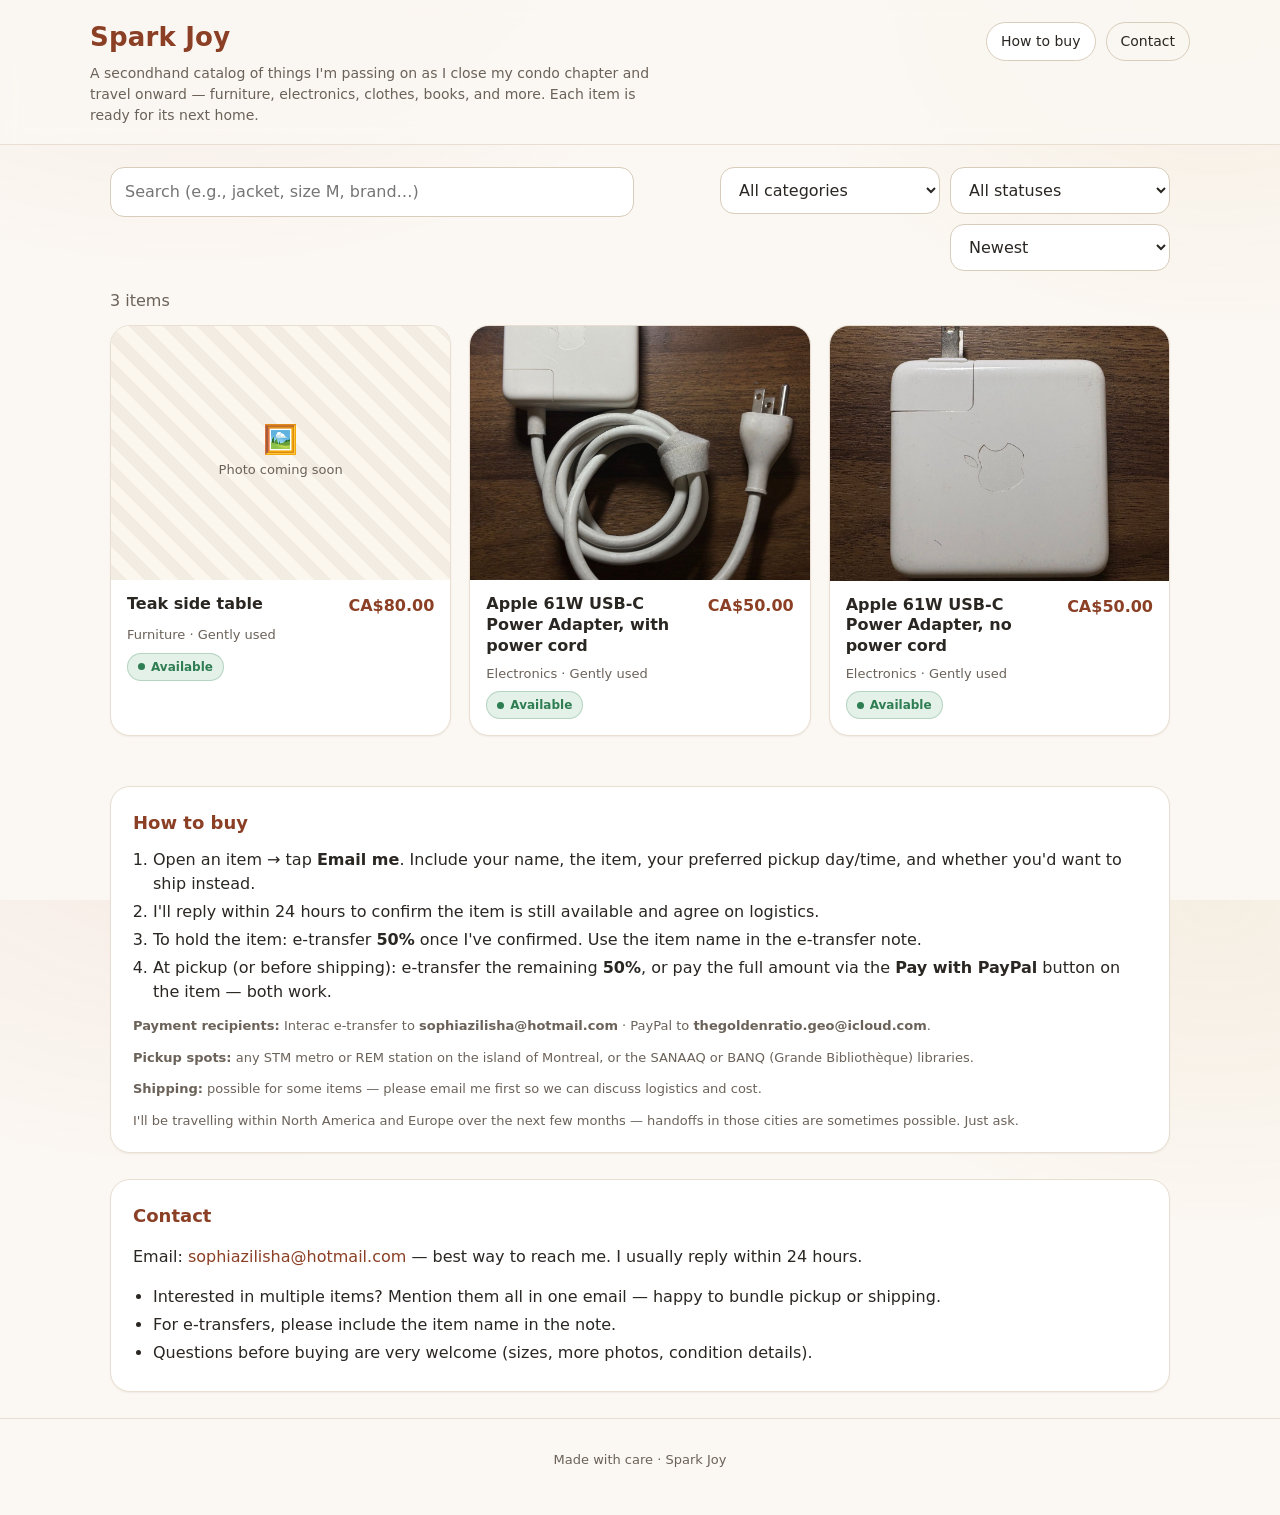
==== commit cfd67dc9: "Distinguish e-transfer recipient from PayPal recipient Buyers now see both payment recipients explic" ====
--- a/index.html
+++ b/index.html
@@ -65,9 +65,12 @@
       <ol>
         <li>Open an item → tap <b>Email me</b>. Include your name, the item, your preferred pickup day/time, and whether you'd want to ship instead.</li>
         <li>I'll reply within 24 hours to confirm the item is still available and agree on logistics.</li>
-        <li>To hold the item: e-transfer <b>50%</b> to <b>sophiazilisha@hotmail.com</b> once I've confirmed. Use the item name in the e-transfer note.</li>
+        <li>To hold the item: e-transfer <b>50%</b> once I've confirmed. Use the item name in the e-transfer note.</li>
         <li>At pickup (or before shipping): e-transfer the remaining <b>50%</b>, or pay the full amount via the <b>Pay with PayPal</b> button on the item — both work.</li>
       </ol>
+      <p class="fineprint">
+        <b>Payment recipients:</b> Interac e-transfer to <b>sophiazilisha@hotmail.com</b> · PayPal to <b>thegoldenratio.geo@icloud.com</b>.
+      </p>
       <p class="fineprint">
         <b>Pickup spots:</b> any STM metro or REM station on the island of Montreal, or the SANAAQ or BANQ (Grande Bibliothèque) libraries.
       </p>
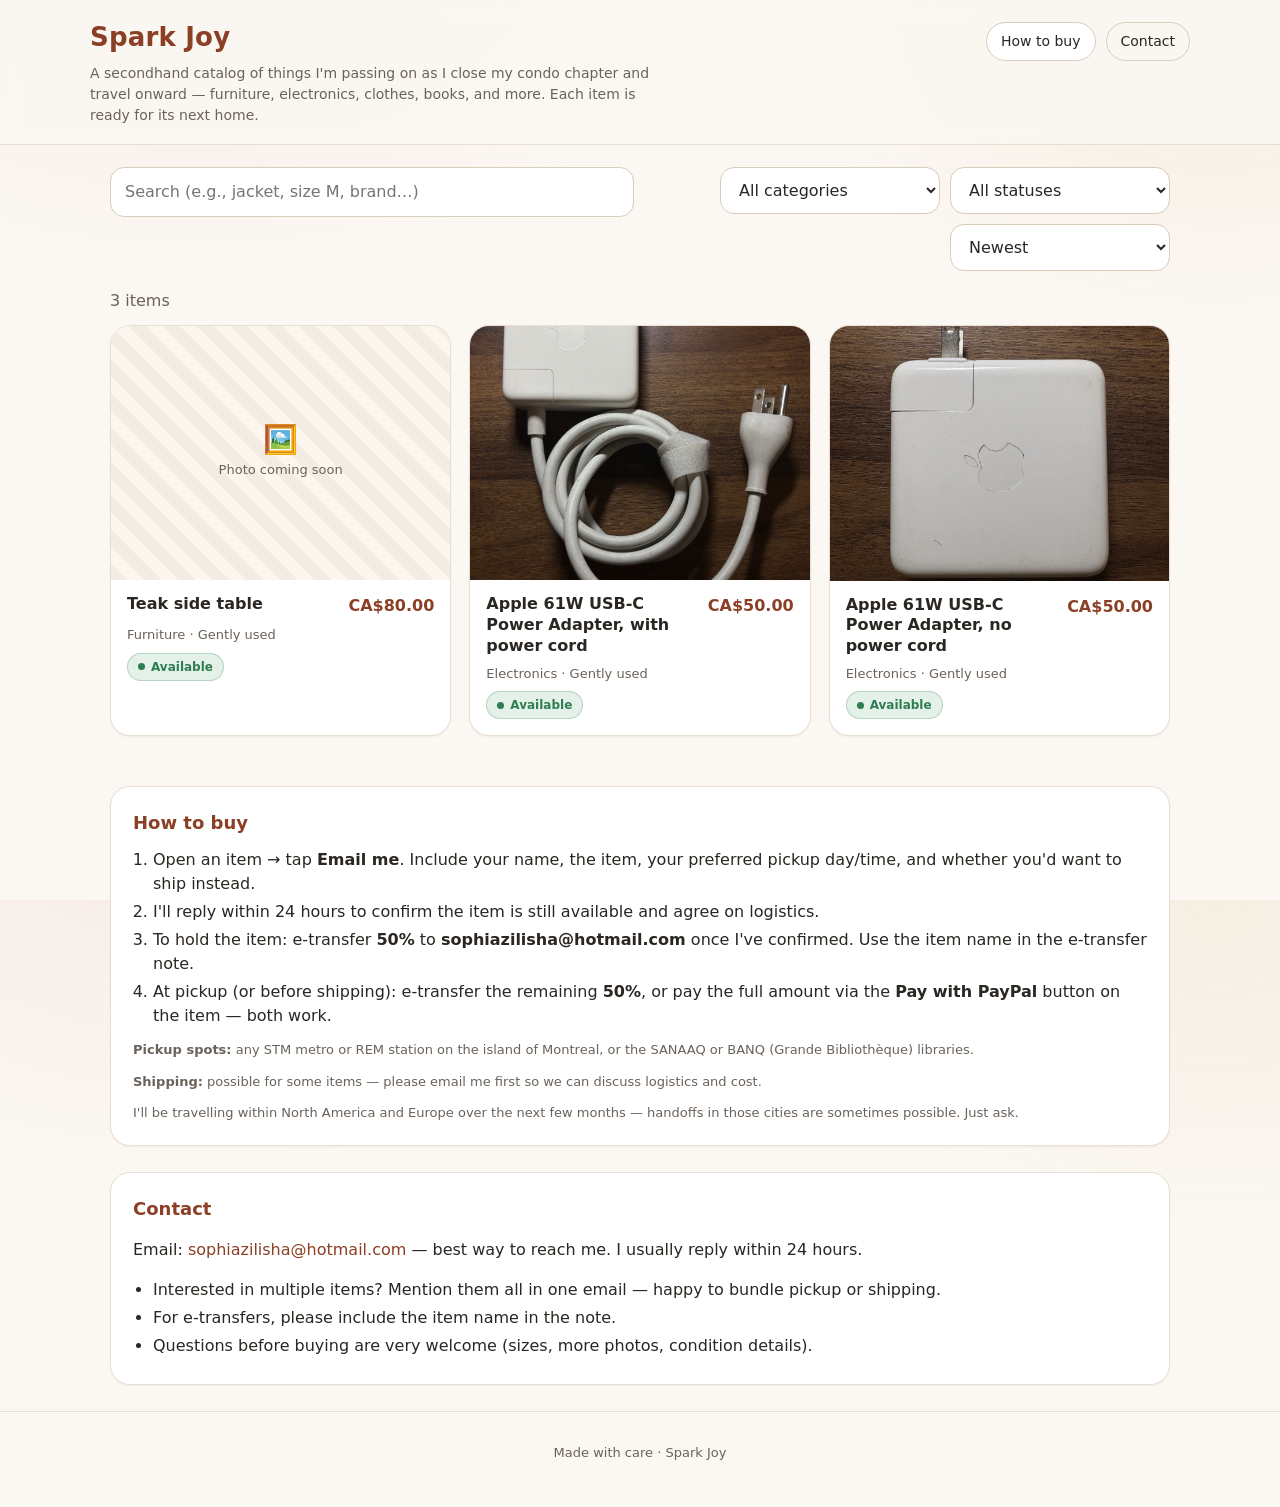
==== commit 2030ff26: "Drop separate PayPal recipient email; revert to single-email setup PayPal recipient name is conveyed" ====
--- a/index.html
+++ b/index.html
@@ -65,12 +65,9 @@
       <ol>
         <li>Open an item → tap <b>Email me</b>. Include your name, the item, your preferred pickup day/time, and whether you'd want to ship instead.</li>
         <li>I'll reply within 24 hours to confirm the item is still available and agree on logistics.</li>
-        <li>To hold the item: e-transfer <b>50%</b> once I've confirmed. Use the item name in the e-transfer note.</li>
+        <li>To hold the item: e-transfer <b>50%</b> to <b>sophiazilisha@hotmail.com</b> once I've confirmed. Use the item name in the e-transfer note.</li>
         <li>At pickup (or before shipping): e-transfer the remaining <b>50%</b>, or pay the full amount via the <b>Pay with PayPal</b> button on the item — both work.</li>
       </ol>
-      <p class="fineprint">
-        <b>Payment recipients:</b> Interac e-transfer to <b>sophiazilisha@hotmail.com</b> · PayPal to <b>thegoldenratio.geo@icloud.com</b>.
-      </p>
       <p class="fineprint">
         <b>Pickup spots:</b> any STM metro or REM station on the island of Montreal, or the SANAAQ or BANQ (Grande Bibliothèque) libraries.
       </p>
